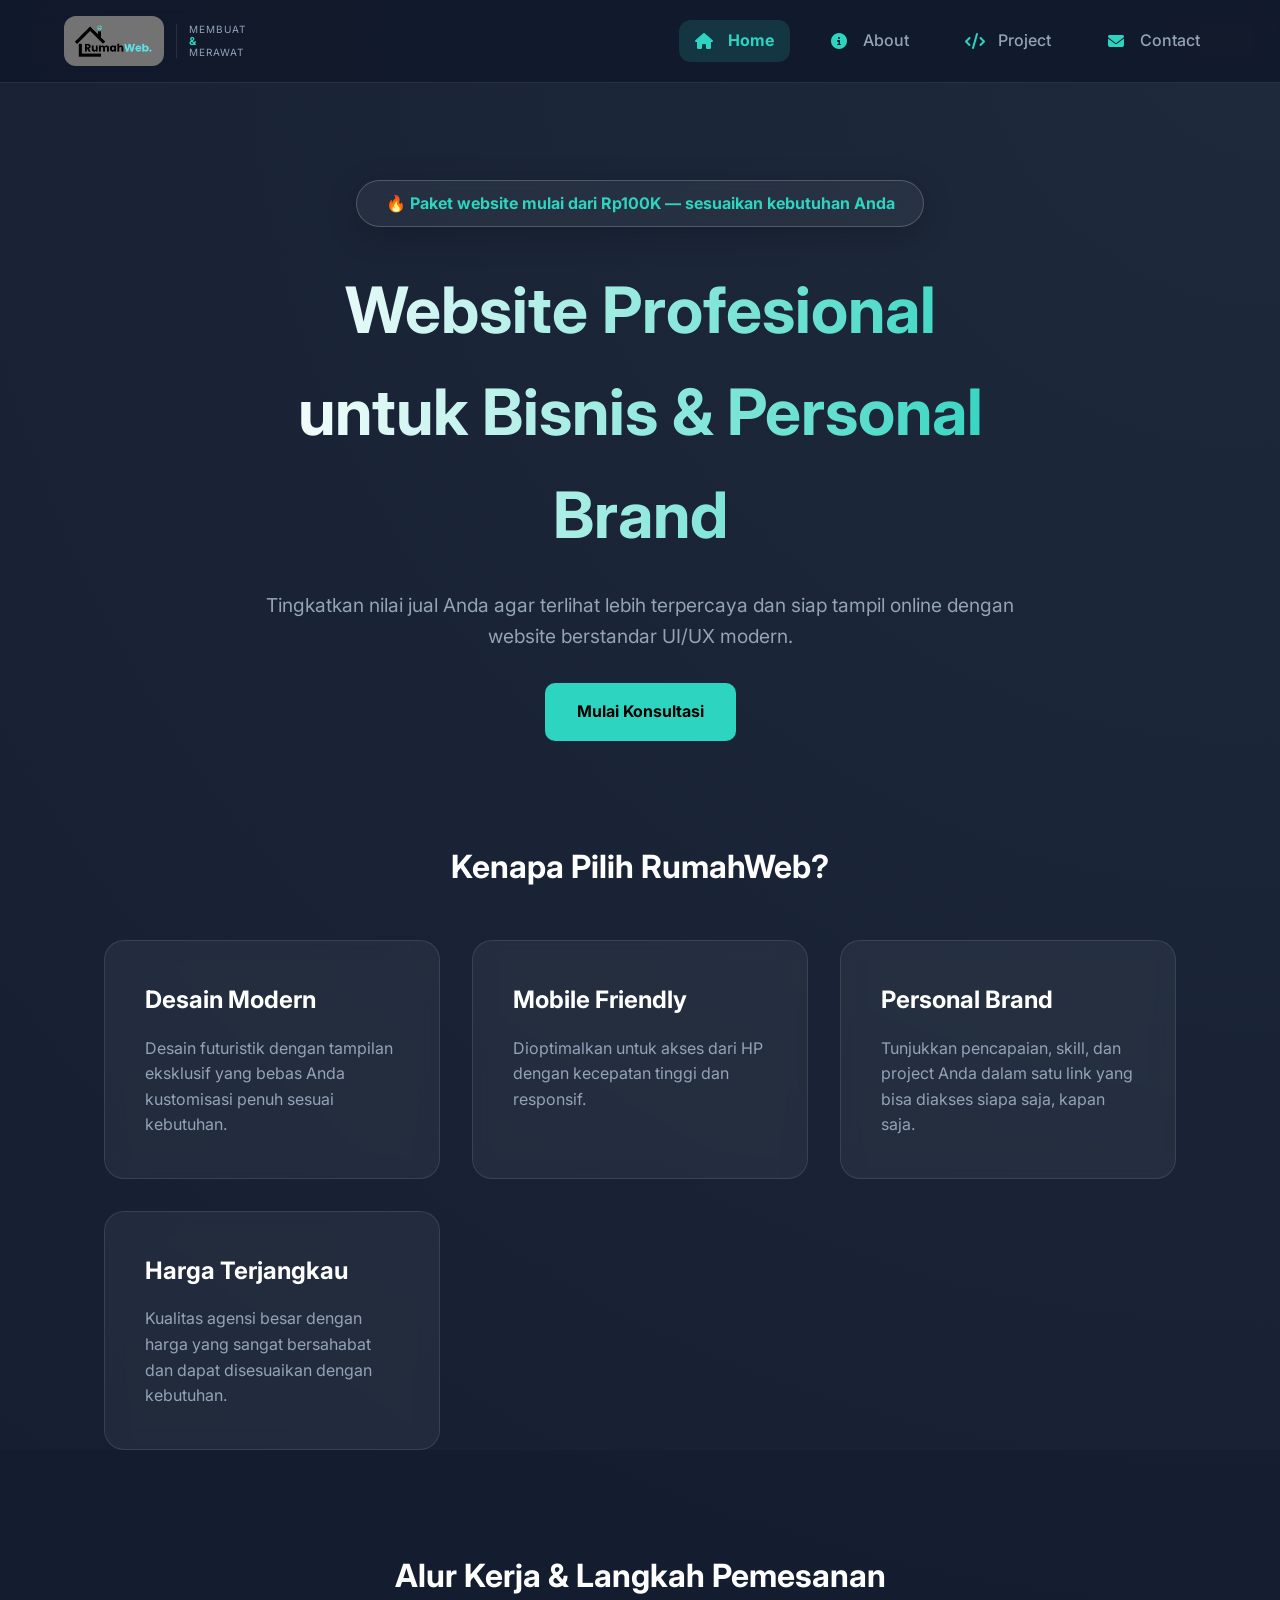
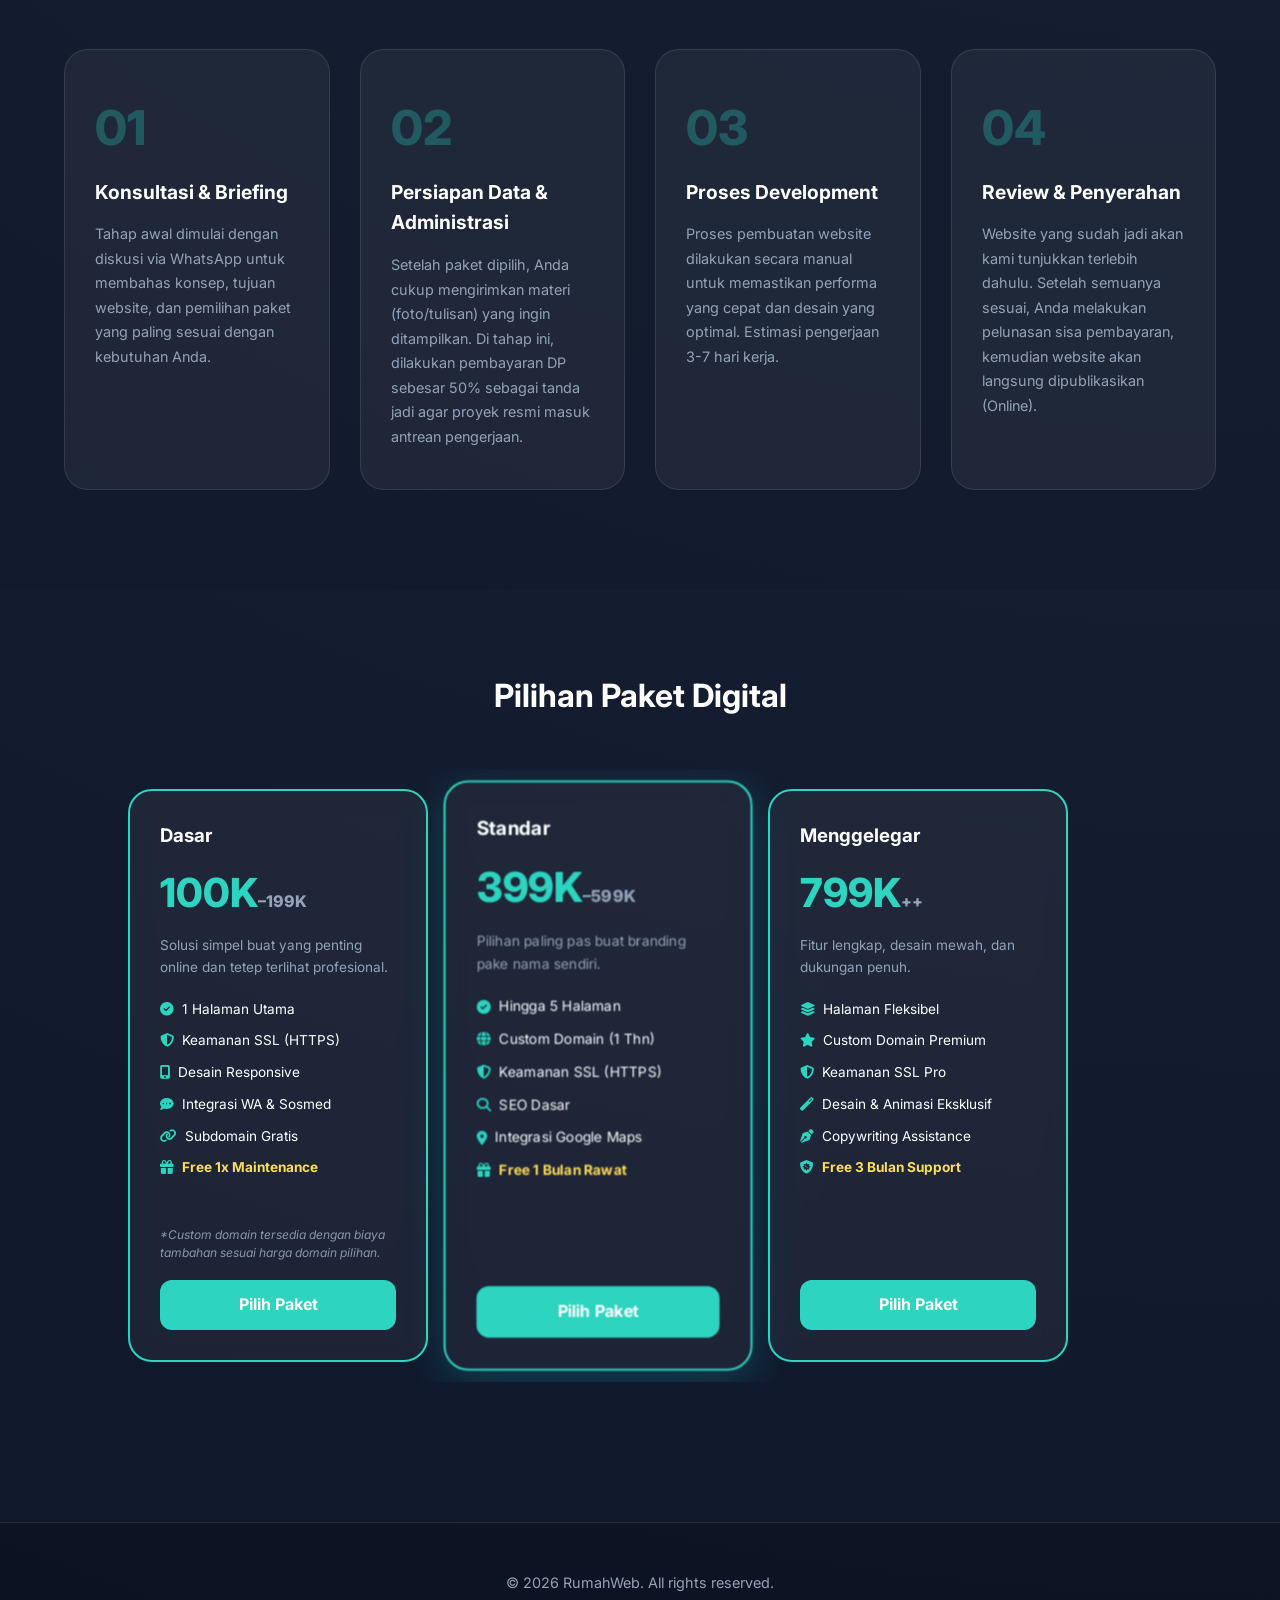
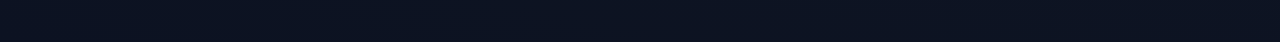
==== index.html @ 7a8edd8f "Update index.html" ====
<!DOCTYPE html>
<html lang="id">
<head>
    <meta charset="UTF-8">
    <meta name="viewport" content="width=device-width, initial-scale=1.0">
    <title>RumahWeb | Jasa Pembuatan Website</title>
    <link rel="stylesheet" href="https://cdnjs.cloudflare.com/ajax/libs/font-awesome/6.5.1/css/all.min.css">
    <link rel="stylesheet" href="style.css">
    <link href="https://unpkg.com/aos@2.3.1/dist/aos.css" rel="stylesheet">
</head>
<body>

<nav class="navbar">
    <div class="brand-container" style="display: flex; align-items: center; gap: 12px;">
        <img src="LOGORW.png" alt="Logo" class="logo"> <div class="tagline">
            <span>Membuat</span>
            <span class="ampersand">&</span>
            <span>Merawat</span>
        </div>
    </div>

        <div class="nav-links">
            <a href="index.html" class="active"><i class="fas fa-home"></i> Home</a>
            <a href="tentang.html"><i class="fas fa-info-circle"></i> About</a>
            <a href="project.html"><i class="fas fa-code"></i> Project</a>
            <a href="contact.html"><i class="fas fa-envelope"></i> Contact</a>
        </div>
        <div class="hamburger" id="hamburger"><span></span><span></span><span></span></div>
    </nav>

<div class="nav-menu-mobile" id="nav-menu-mobile">
        <a href="index.html" class="active"><i class="fas fa-home"></i> Home</a>
        <a href="tentang.html"><i class="fas fa-info-circle"></i> About</a>
        <a href="project.html"><i class="fas fa-code"></i> Project</a>
        <a href="contact.html"><i class="fas fa-envelope"></i> Contact</a>
    </div>

    <header class="hero" data-aos="fade-up">
        <span class="price-tag">🔥 Paket website mulai dari Rp100K — sesuaikan kebutuhan Anda</span>
        <h1>Website Profesional untuk Bisnis & Personal Brand</h1>
        <p>Tingkatkan nilai jual Anda agar terlihat lebih terpercaya dan siap tampil online dengan website berstandar UI/UX modern.</p>
        <a href="contact.html" class="btn">Mulai Konsultasi</a>
    </header>

    <section class="section">
        <h2 class="section-title" data-aos="fade-up">Kenapa Pilih RumahWeb?</h2>
        <div class="container">
            <div class="card" data-aos="fade-up" data-aos-delay="100">
                <h3>Desain Modern</h3>
                <p>Desain futuristik dengan tampilan eksklusif yang bebas Anda kustomisasi penuh sesuai kebutuhan.</p>
            </div>
            <div class="card" data-aos="fade-up" data-aos-delay="200">
                <h3>Mobile Friendly</h3>
                <p>Dioptimalkan untuk akses dari HP dengan kecepatan tinggi dan responsif.</p>
            </div>
            <div class="card" data-aos="fade-up" data-aos-delay="300">
                <h3>Personal Brand</h3>
                <p>Tunjukkan pencapaian, skill, dan project Anda dalam satu link yang bisa diakses siapa saja, kapan saja.</p>
            </div>
            <div class="card" data-aos="fade-up" data-aos-delay="400">
                <h3>Harga Terjangkau</h3>
                <p>Kualitas agensi besar dengan harga yang sangat bersahabat dan dapat disesuaikan dengan kebutuhan.</p>
            </div>
        </div>

<section class="process-section">
    <h2 class="section-title">Alur Kerja & Langkah Pemesanan</h2>
    <div class="process-container">
        <div class="process-card">
            <div class="step-num">01</div>
            <h3>Konsultasi & Briefing</h3>
            <p>Tahap awal dimulai dengan diskusi via WhatsApp untuk membahas konsep, tujuan website, dan pemilihan paket yang paling sesuai dengan kebutuhan Anda.</p>
        </div>
        <div class="process-card">
            <div class="step-num">02</div>
            <h3>Persiapan Data & Administrasi</h3>
            <p>Setelah paket dipilih, Anda cukup mengirimkan materi (foto/tulisan) yang ingin ditampilkan. Di tahap ini, dilakukan pembayaran DP sebesar 50% sebagai tanda jadi agar proyek resmi masuk antrean pengerjaan.</p>
        </div>
        <div class="process-card">
            <div class="step-num">03</div>
            <h3>Proses Development</h3>
            <p>Proses pembuatan website dilakukan secara manual untuk memastikan performa yang cepat dan desain yang optimal. Estimasi pengerjaan 3-7 hari kerja.</p>
        </div>
        <div class="process-card">
            <div class="step-num">04</div>
            <h3>Review & Penyerahan</h3>
            <p>Website yang sudah jadi akan kami tunjukkan terlebih dahulu. Setelah semuanya sesuai, Anda melakukan pelunasan sisa pembayaran, kemudian website akan langsung dipublikasikan (Online).</p>
        </div>
    </div>
</section>


    </section>
        <section class="section pricing-section">
        <h2 class="section-title" data-aos="fade-up">Pilihan Paket Digital</h2>
        <div class="pricing-wrapper" data-aos="fade-up">
            <div class="pricing-card">
                <div class="card-header">
                    <h3>Dasar</h3>
                    <div class="price">100K<span>–199K<span></div>
                </div>
                <p class="card-desc">Solusi simpel buat yang penting online dan tetep terlihat profesional.</p>
                <ul class="features">
                    <li><i class="fas fa-check-circle"></i> 1 Halaman Utama</li>
                    <li><i class="fas fa-shield-alt"></i> Keamanan SSL (HTTPS)</li>
                    <li><i class="fas fa-mobile-alt"></i> Desain Responsive</li>
                    <li><i class="fas fa-comment-dots"></i> Integrasi WA & Sosmed</li>
                    <li><i class="fas fa-link"></i> Subdomain Gratis</li>
                    <li class="bonus"><i class="fas fa-gift"></i> Free 1x Maintenance</li>
                </ul>

               <p class="note-domain">
                 *Custom domain tersedia dengan biaya tambahan sesuai harga domain pilihan.
               </p>
                        
                  <a href="order.html?paket=Dasar" class="btn-select">Pilih Paket</a>
            </div>

            <div class="pricing-card featured">
                <div class="card-header">
                    <h3>Standar</h3>
                    <div class="price">399K<span>–599K</span></div>
                </div>
                <p class="card-desc">Pilihan paling pas buat branding pake nama sendiri.</p>
                <ul class="features">
                    <li><i class="fas fa-check-circle"></i> Hingga 5 Halaman</li>
                    <li><i class="fas fa-globe"></i> Custom Domain (1 Thn)</li>
                    <li><i class="fas fa-shield-alt"></i> Keamanan SSL (HTTPS)</li>
                    <li><i class="fas fa-search"></i> SEO Dasar</li>
                    <li><i class="fas fa-map-marker-alt"></i> Integrasi Google Maps</li>
                    <li class="bonus"><i class="fas fa-gift"></i> Free 1 Bulan Rawat</li>
                </ul>
                 <a href="order.html?paket=Standar" class="btn-select">Pilih Paket</a>
            </div>

            <div class="pricing-card">
                <div class="card-header">
                    <h3>Menggelegar</h3>
                    <div class="price">799K<span>++</span></div>
                </div>
                <p class="card-desc">Fitur lengkap, desain mewah, dan dukungan penuh.</p>
                <ul class="features">
                    <li><i class="fas fa-layer-group"></i> Halaman Fleksibel</li>
                    <li><i class="fas fa-star"></i> Custom Domain Premium</li>
                    <li><i class="fas fa-shield-alt"></i> Keamanan SSL Pro</li>
                    <li><i class="fas fa-magic"></i> Desain & Animasi Eksklusif</li>
                    <li><i class="fas fa-pen-nib"></i> Copywriting Assistance</li>
                    <li class="bonus"><i class="fas fa-shield-virus"></i> Free 3 Bulan Support</li>
                </ul>
                  <a href="order.html?paket=Menggelegar" class="btn-select">Pilih Paket</a>
            </div>
        </div>
    </section> <footer>
        <p>© 2026 RumahWeb. All rights reserved.</p>
    </footer>

<script src="https://unpkg.com/aos@2.3.1/dist/aos.js"></script>
<script>
    // 1. Inisialisasi Animasi Scroll (AOS)
    AOS.init({
        duration: 800,
        once: true
    });

    // 2. Logika Navigasi (Hamburger ke X dan Menu Dropdown)
    const hamburger = document.getElementById('hamburger');
    const navMenu = document.getElementById('nav-menu-mobile');

    if (hamburger && navMenu) {
        hamburger.addEventListener('click', function() {
            // Toggle animasi Hamburger jadi X
            this.classList.toggle('toggle');
            // Munculkan menu mobile
            navMenu.classList.toggle('active');
        });
    }

    // 3. Nutup menu otomatis kalau klik di luar area menu
    document.addEventListener('click', (e) => {
        if (hamburger && navMenu) {
            if (!hamburger.contains(e.target) && !navMenu.contains(e.target)) {
                hamburger.classList.remove('toggle');
                navMenu.classList.remove('active');
            }
        }
    });

    // 4. Nutup menu kalau salah satu link diklik
    const mLinks = document.querySelectorAll('.nav-menu-mobile a');
    mLinks.forEach(link => {
        link.addEventListener('click', () => {
            hamburger.classList.remove('toggle');
            navMenu.classList.remove('active');
        });
    });
</script>


</body>
</html>
---- style.css ----
/* GLOBAL STYLES */
@import url('https://fonts.googleapis.com/css2?family=Inter:wght@300;400;600;700&display=swap');

:root {
    --primary: #2dd4bf;
    --primary-dark: #14b8a6;
    --bg-dark: #0f172a;
    --bg-card: rgba(255, 255, 255, 0.05);
    --border-glass: rgba(255, 255, 255, 0.1);
    --text-main: #ffffff;
    --text-muted: #94a3b8;
}

* {
    margin: 0;
    padding: 0;
    box-sizing: border-box;
    font-family: 'Inter', sans-serif;
}

body {
    background: radial-gradient(circle at top right, #1e293b, #0f172a);
    color: var(--text-main);
    line-height: 1.6;
    overflow-x: hidden;
    min-height: 100vh;
}

/* NAVBAR SYSTEM */
.navbar {
    position: fixed;
    top: 0;
    width: 100%;
    z-index: 1000;
    isolation: isolate;

    padding: 1rem 5%;
    display: flex;
    justify-content: space-between;
    align-items: center;
    background: rgba(15, 23, 42, 0.8);                              backdrop-filter: blur(12px);
    border-bottom: 1px solid var(--border-glass);
}

.logo {
    height: 50px;
    width: 100px;
    object-fit: cover;                                              border-radius: 12px;
}

/* --- BRANDING UPGRADE --- */
.brand-container {
    display: flex;
    align-items: center;
    gap: 12px;
}

.tagline {                                                          display: flex;
    flex-direction: column;
    line-height: 1.1;
    font-size: 10px;
    text-transform: uppercase;
    letter-spacing: 1px;
    color: var(--text-muted);
    border-left: 1px solid var(--border-glass);
    padding-left: 12px;
}
.tagline span {
    font-weight: 400;
}

.tagline .ampersand {
    color: var(--primary);
    font-weight: 700;
    font-size: 11px;
}


@media (max-width: 768px) {
    .tagline {
        display: flex;
    }                                                           }


.nav-links {
    display: flex;
    gap: 1.5rem;
    align-items: center;
}
.nav-links a {
    color: var(--text-muted);
    text-decoration: none;
    font-weight: 500;
    transition: 0.3s;
    display: inline-flex;
    align-items: center;                                            padding: 8px 16px;
    border-radius: 12px;
}

/* NAVIGATION ICON STYLES */
.nav-links a i, .sidebar a i {
    margin-right: 15px;
    color: var(--primary);
    transition: 0.5s;
    width: 18px;
    text-align: center;
}

/* ACTIVE STATE (Penanda Halaman Aktif) */
.nav-links a.active, .sidebar a.active {
    background: rgba(45, 212, 191, 0.15) !important;
    color: var(--primary) !important;
    font-weight: 700;
}

.nav-links a.active i, .sidebar a.active i {                        color: var(--primary) !important;
}

/* HOVER EFFECTS */
.nav-links a:hover, .sidebar a:hover {
    color: #fff;
    background: rgba(255, 255, 255, 0.05);
}

.nav-links a:hover i, .sidebar a:hover i {
    transform: scale(1.2);
    color: #fff;
}

/* --- NAVIGATION UPGRADE (FLOATING MENU) --- */

/* 1. Hamburger & Animasi Jadi X */
.hamburger {
    display: none;
    cursor: pointer;
    flex-direction: column;
    gap: 5px;

    position: relative;
    z-index: 10001;
}

.hamburger span {
    width: 25px;
    height: 3px;
    background: var(--primary); /* Biar warnanya tosca konsisten */
    transition: 0.3s ease;
}

/* Animasi X saat diklik */
.hamburger.toggle span:nth-child(1) {
    transform: rotate(45deg) translate(5px, 6px);
}
.hamburger.toggle span:nth-child(2) {
    opacity: 0;
}
.hamburger.toggle span:nth-child(3) {
    transform: rotate(-45deg) translate(5px, -7px);
}

/* 2. Menu Melayang */
.nav-menu-mobile {
    position: fixed;
    top: 80px;
    right: 20px;
    width: 220px;

    background: var(--bg-card);
    backdrop-filter: blur(15px);
    border: 1px solid var(--border-glass);
    border-radius: 20px;

    z-index: 10000;

    display: flex;
    flex-direction: column;
    padding: 15px;
    gap: 8px;

    opacity: 0;
    visibility: hidden;
    pointer-events: none;

    transform: translateY(-10px);
    transition: all 0.3s ease;
}

.nav-menu-mobile.active {
    opacity: 1;
    visibility: visible;
    pointer-events: auto;

    transform: translateY(0);
}

/* 3. Link di Dalam Menu (Rata Kiri) */
.nav-menu-mobile a {
    font-size: 1rem;
    color: white;
    text-decoration: none;
    font-weight: 500;
    display: flex;
    align-items: center;
    gap: 12px; 
    padding: 12px 15px;
    border-radius: 12px;
    text-align: left; 
    transition: 0.2s;
}

.nav-menu-mobile a i {
    width: 20px;    
    color: var(--primary);
}

.nav-menu-mobile a:hover {
    background: rgba(0, 242, 254, 0.1);
    transform: translateX(5px);
}

/* Penanda Halaman Aktif (MOBILE) */
.nav-menu-mobile a.active {
    background: rgba(45, 212, 191, 0.15) !important;
    color: var(--primary) !important;
    font-weight: 700;
}

.nav-menu-mobile a.active i {
    color: var(--primary) !important;
}

/* HERO SECTION */
.hero {
    padding: 180px 5% 100px;
    text-align: center;
    max-width: 900px;
    margin: 0 auto;
}

h1 {
    font-size: clamp(2.5rem, 8vw, 4rem);
    font-weight: 700;
    margin-bottom: 1.5rem;                                          background: linear-gradient(to right, #fff, var(--primary));
    -webkit-background-clip: text;
    -webkit-text-fill-color: transparent;
}

.hero p {
    color: var(--text-muted);
    font-size: 1.2rem;
    margin-bottom: 2rem;
}


.price-tag {
    display: inline-block;
    padding: 0.6rem 1.8rem;
    background: rgba(255, 255, 255, 0.05);
    backdrop-filter: blur(10px);
    border: 1px solid rgba(255, 255, 255, 0.2);

    color: var(--primary);
    border-radius: 50px;
    font-weight: 700;
    margin-bottom: 2rem;

    box-shadow: 0 8px 32px rgba(0, 0, 0, 0.2);
    transition: 0.3s;
    cursor: default;
}

.price-tag:hover {
    border-color: var(--primary);
    background: rgba(45, 212, 191, 0.1);
    transform: translateY(-2px);
}

/* CARDS & GLASSMORPHISM */
.section-title {
    text-align: center;
    font-size: 2rem;
    margin-bottom: 3rem;
}

.container {
    display: grid;
    grid-template-columns: repeat(auto-fit, minmax(300px, 1fr));
    gap: 2rem;
    padding: 0 5%;
    max-width: 1200px;
    margin: 0 auto;
}

.card {
    background: var(--bg-card);
    backdrop-filter: blur(10px);
    border: 1px solid var(--border-glass);
    padding: 2.5rem;
    border-radius: 20px;
    transition: 0.3s;
    position: relative;
    overflow: hidden;
}

.card:hover {
    transform: translateY(-10px);
    border-color: var(--primary);
    box-shadow: 0 10px 30px rgba(45, 212, 191, 0.1);
}

.card img {
    width: 100%;
    height: 200px;
    object-fit: cover;
    border-radius: 12px;
    margin-bottom: 1.5rem;
}

.card h3 {
    font-size: 1.5rem;
    margin-bottom: 1rem;
}

.card p {
    color: var(--text-muted);
}

/* BUTTONS */
.btn {
    display: inline-block;
    padding: 1rem 2rem;
    background: var(--primary);
    color: #000;
    text-decoration: none;
    font-weight: 700;
    border-radius: 10px;
    transition: 0.3s;
}

.btn:hover {
    background: var(--primary-dark);
    box-shadow: 0 0 20px rgba(45, 212, 191, 0.4);
}

/* FOOTER */
footer {
    margin-top: 100px;
    padding: 3rem 5%;
    text-align: center;
    border-top: 1px solid var(--border-glass);
    background: rgba(0,0,0,0.2);
}

footer p {
    color: var(--text-muted);
    font-size: 0.9rem;
}

/* RESPONSIVE BREAKPOINTS */
@media (max-width: 768px) {
    .nav-links { display: none; }
    .hamburger { display: flex; }
    .hero { padding-top: 150px; }
}

/* --- PRICING SECTION --- */
.pricing-section {
    padding: 80px 0;
    padding-bottom: 40px;
}

.pricing-wrapper {
    display: flex;
    gap: 20px;
    padding: 20px 10%;
    overflow-x: auto;
    scroll-snap-type: x mandatory;
    scrollbar-width: none;
    -webkit-overflow-scrolling: touch;
}

.pricing-wrapper::-webkit-scrollbar {
    display: none;
}

.pricing-card {
    flex: 0 0 300px;
    scroll-snap-align: center;
    background: var(--bg-card);
    backdrop-filter: blur(12px);

    border: 2px solid var(--primary);

    border-radius: 24px;
    padding: 30px;
    display: flex;
    flex-direction: column;
    transition: 0.3s;
}

.pricing-card.featured {

    box-shadow: 0 10px 40px rgba(0, 242, 254, 0.2);
    transform: scale(1.03);
}

.price {
    font-size: 2.5rem;
    font-weight: 800;
    color: var(--primary);
    margin: 10px 0;
}

.price span {
    font-size: 1rem;
    color: var(--text-muted);
}

.card-desc {
    font-size: 0.85rem;
    margin-bottom: 20px;
    color: var(--text-muted);
    min-height: 40px;
}

.features {
    list-style: none;
    padding: 0;
    margin-bottom: 25px;
    flex-grow: 1;
}

.features li {
    font-size: 0.85rem;
    margin-bottom: 10px;
    display: flex;
    align-items: center;
    gap: 8px;
}

.features i {
    color: var(--primary);
}

.features li.bonus {
    color: #ffdd59;
    font-weight: bold;
}

.btn-select {
    text-align: center;
    padding: 12px;
    background: var(--primary);
    color: white;
    text-decoration: none;
    border-radius: 12px;
    font-weight: bold;
    transition: 0.3s;
}

.btn-select:hover {
    background: white;
    color: var(--primary);
}

.note-domain {
  font-size: 12px;
  color: #94a3b8;
  margin: 12px 0 18px;
  line-height: 1.5;
  font-style: italic;
  text-align: left;
  opacity: 0.9;
}

/* Responsif HP */
@media (max-width: 768px) {
    .pricing-wrapper {
        padding: 20px 20px;
    }
    .pricing-card {
        flex: 0 0 85%;
        transform: none !important;
    }
}

/* --- PROCESS SECTION UPGRADE --- */
.process-section {
    padding: 100px 5%;
    background: rgba(15, 23, 42, 0.3); /* Sedikit kontras dari bg utama */
}

.process-container {
    display: grid;
    grid-template-columns: repeat(auto-fit, minmax(250px, 1fr));
    gap: 30px;
    max-width: 1200px;
    margin: 0 auto;
}

.process-card {
    background: var(--bg-card);
    border: 1px solid var(--border-glass);
    padding: 40px 30px;
    border-radius: 24px;
    position: relative;
    transition: 0.4s cubic-bezier(0.175, 0.885, 0.32, 1.275);
}

.process-card:hover {
    transform: translateY(-10px);
    border-color: var(--primary);
    box-shadow: 0 15px 40px rgba(45, 212, 191, 0.1);
}

.step-num {
    background: linear-gradient(135deg, var(--primary), var(--primary-dark));
    -webkit-background-clip: text;
    -webkit-text-fill-color: transparent;
    font-size: 3rem;
    font-weight: 800;
    opacity: 0.3;
    margin-bottom: 10px;
    display: block;
}

.process-card h3 {
    font-size: 1.2rem;
    margin-bottom: 15px;
    color: #fff;
}

.process-card p {
    font-size: 0.9rem;
    color: var(--text-muted);
    line-height: 1.7;
}

/* Responsif buat Mobile */
@media (max-width: 768px) {
    .process-section { padding: 60px 5%; }
    .process-card { padding: 30px 25px; }
}
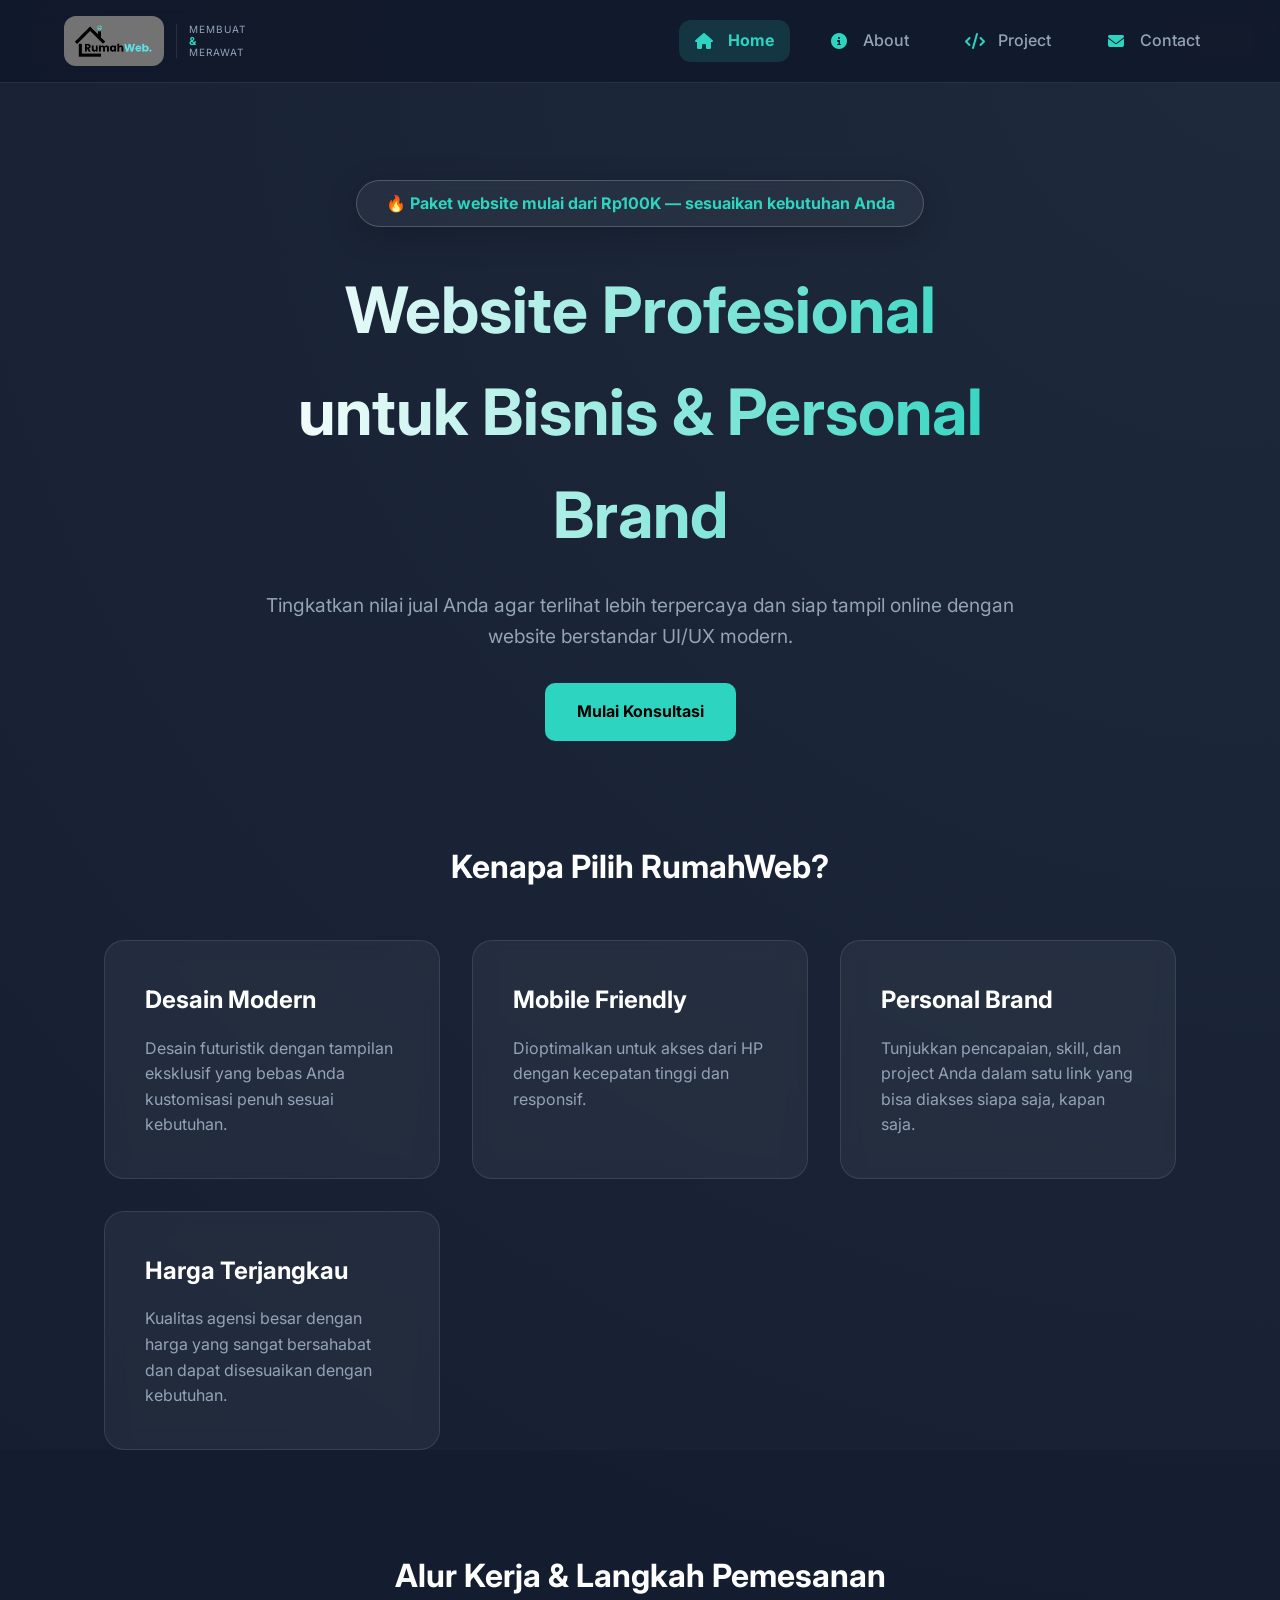
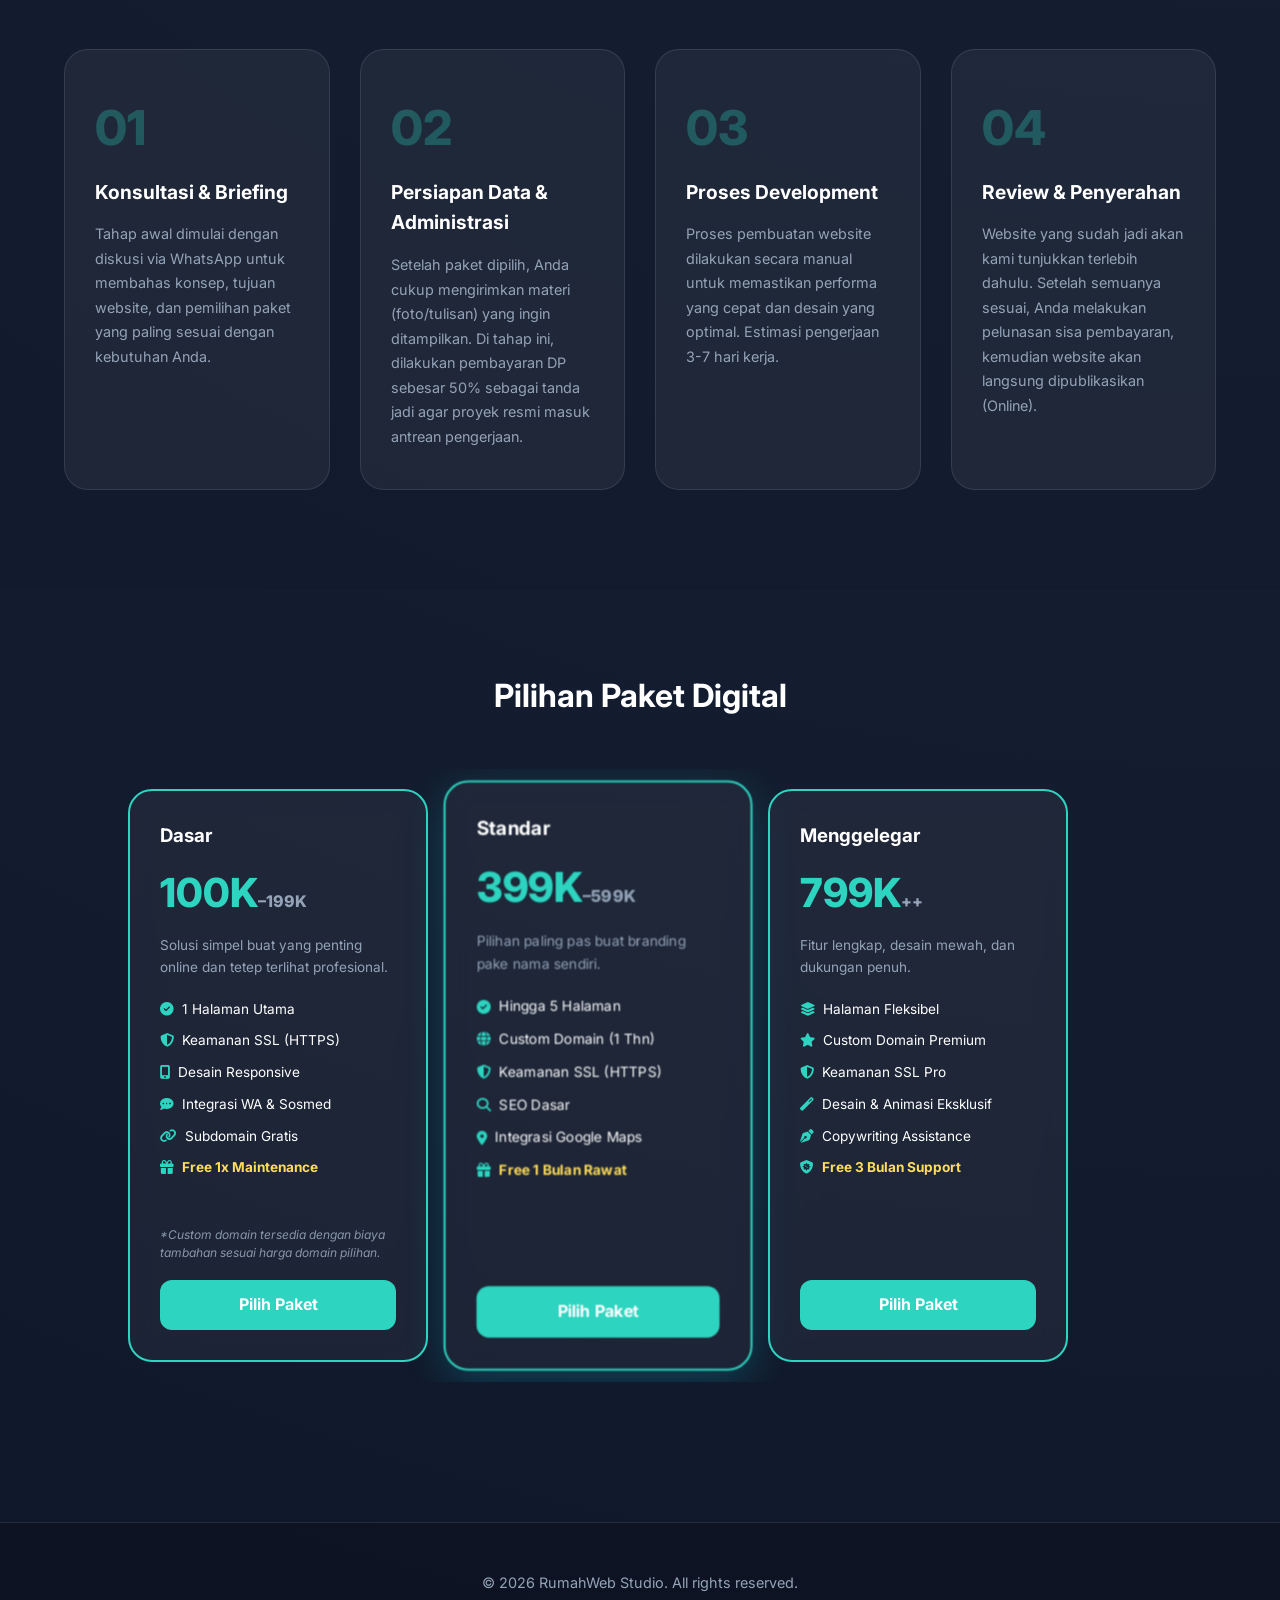
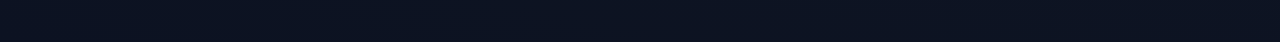
==== commit becb678e: "Update index.html" ====
--- a/index.html
+++ b/index.html
@@ -7,6 +7,12 @@
     <link rel="stylesheet" href="https://cdnjs.cloudflare.com/ajax/libs/font-awesome/6.5.1/css/all.min.css">
     <link rel="stylesheet" href="style.css">
     <link href="https://unpkg.com/aos@2.3.1/dist/aos.css" rel="stylesheet">
+
+    <link rel="apple-touch-icon" sizes="180x180" href="/apple-touch-icon.png">
+    <link rel="icon" type="image/png" sizes="32x32" href="/favicon-32x32.png">
+    <link rel="icon" type="image/png" sizes="16x16" href="/favicon-16x16.png">
+    <link rel="manifest" href="/site.webmanifest">
+    
 </head>
 <body>
 
@@ -151,7 +157,7 @@
             </div>
         </div>
     </section> <footer>
-        <p>© 2026 RumahWeb. All rights reserved.</p>
+        <p>© 2026 RumahWeb Studio. All rights reserved.</p>
     </footer>
 
 <script src="https://unpkg.com/aos@2.3.1/dist/aos.js"></script>
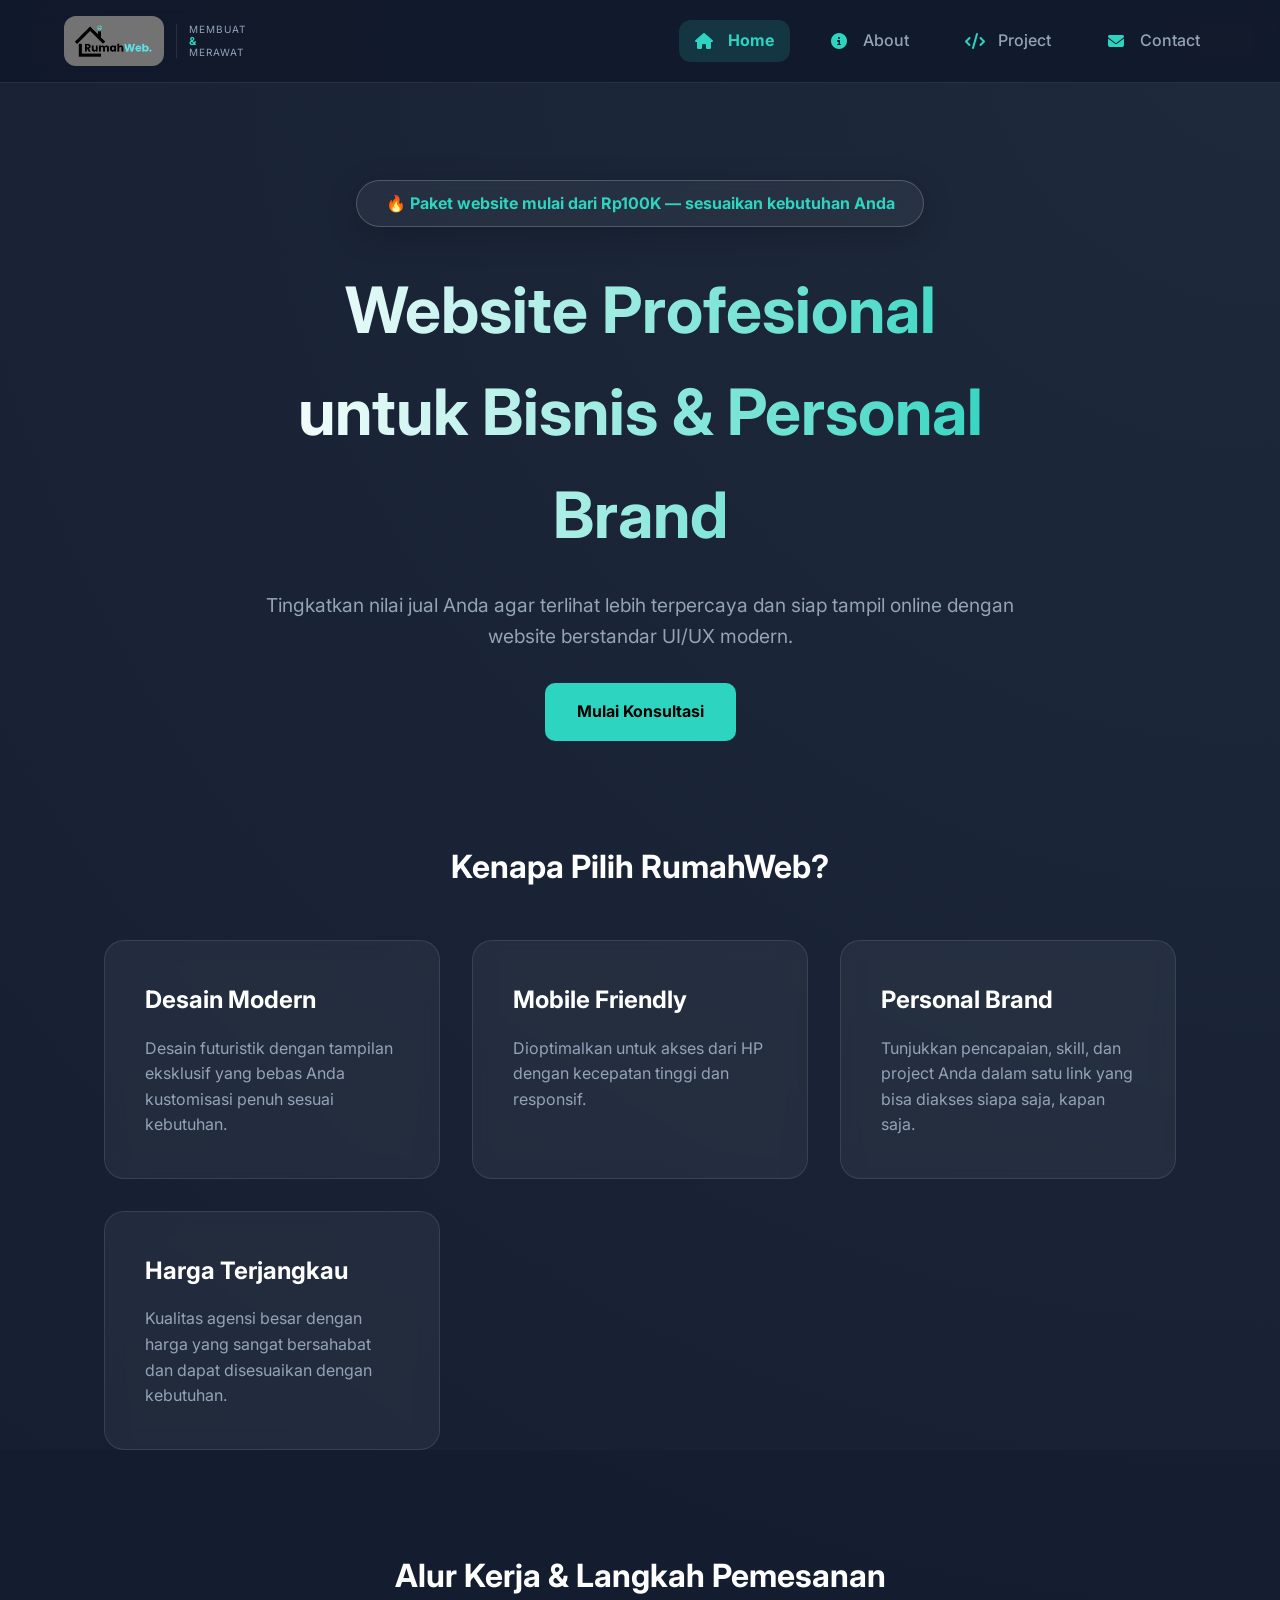
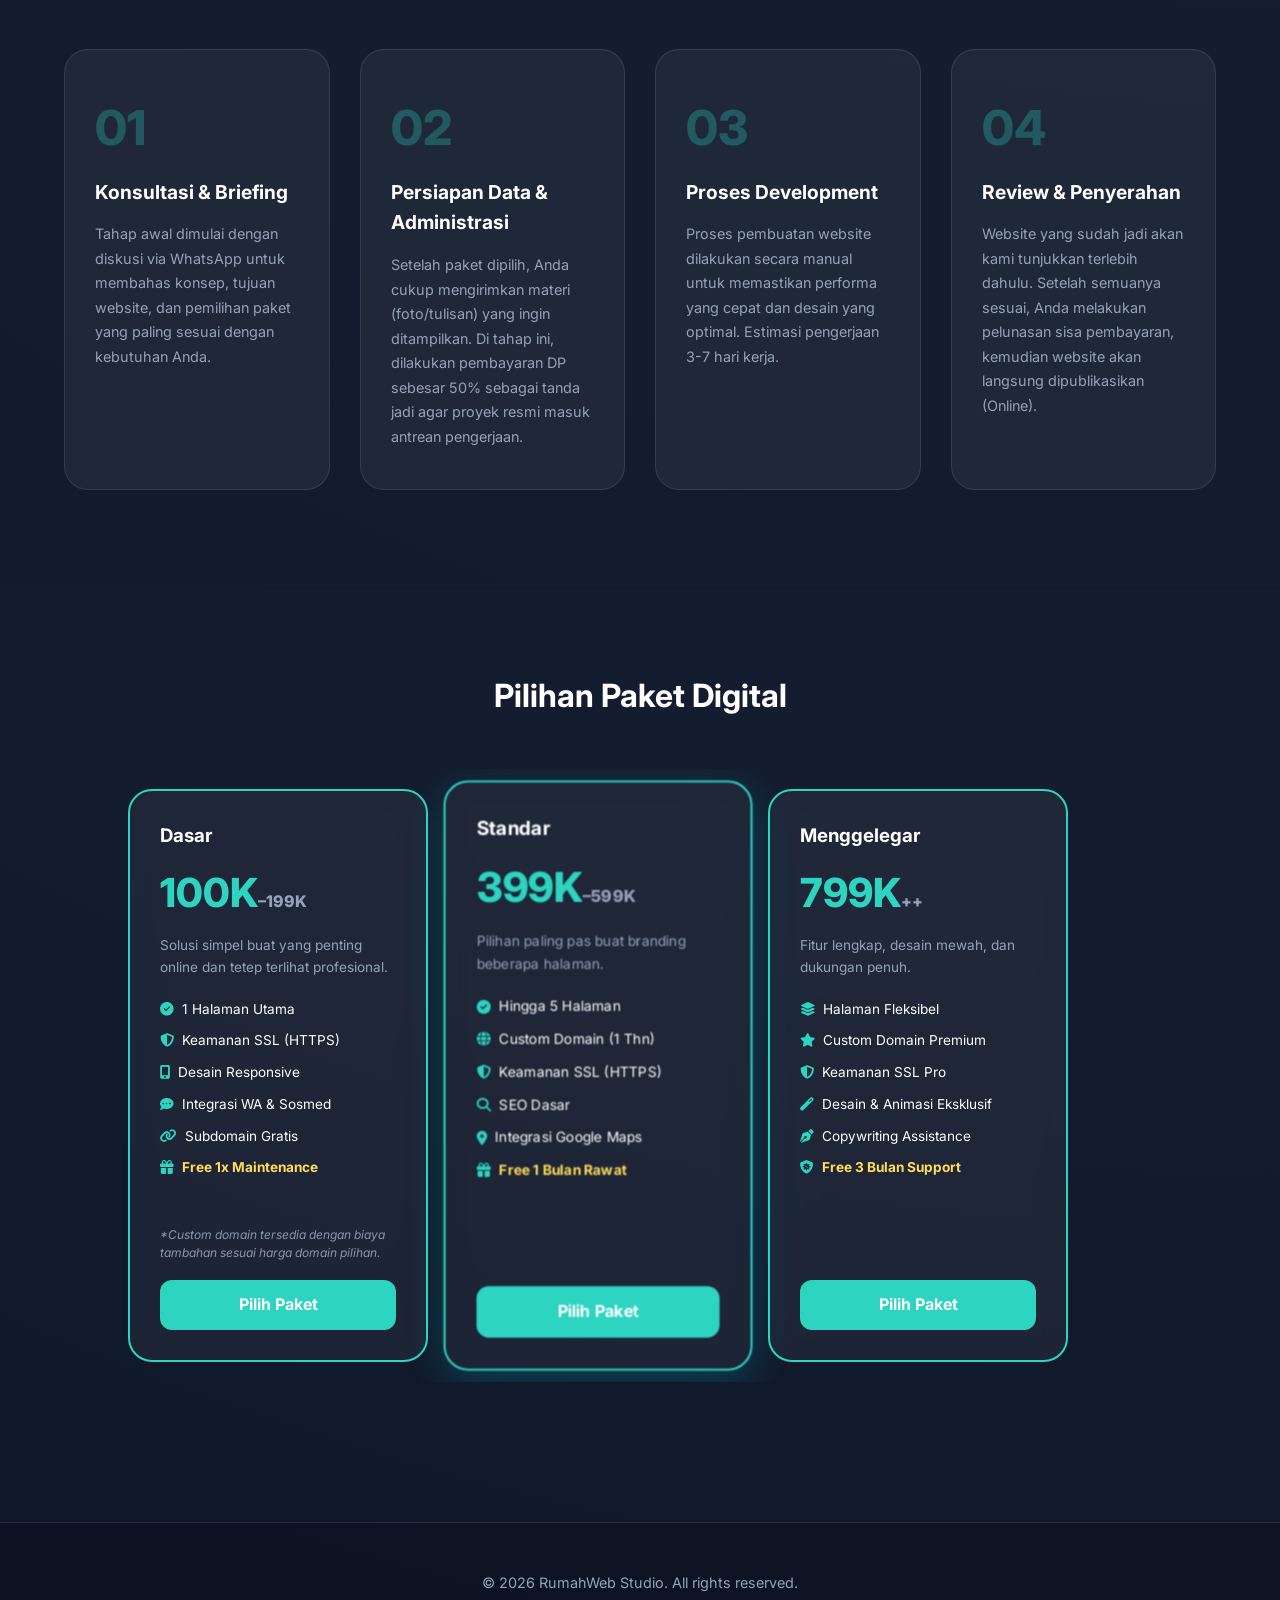
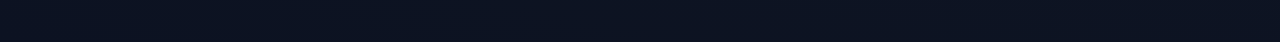
==== commit 8c813c88: "Update index.html" ====
--- a/index.html
+++ b/index.html
@@ -4,6 +4,8 @@
     <meta charset="UTF-8">
     <meta name="viewport" content="width=device-width, initial-scale=1.0">
     <title>RumahWeb | Jasa Pembuatan Website</title>
+    <meta name="description" content="RumahWeb Studio menyediakan jasa pembuatan website modern, profesional, cepat, dan terjangkau untuk UMKM, bisnis, personal branding, portofolio, dan kebutuhan website lainnya.">
+    
     <link rel="stylesheet" href="https://cdnjs.cloudflare.com/ajax/libs/font-awesome/6.5.1/css/all.min.css">
     <link rel="stylesheet" href="style.css">
     <link href="https://unpkg.com/aos@2.3.1/dist/aos.css" rel="stylesheet">
@@ -127,7 +129,7 @@
                     <h3>Standar</h3>
                     <div class="price">399K<span>–599K</span></div>
                 </div>
-                <p class="card-desc">Pilihan paling pas buat branding pake nama sendiri.</p>
+                <p class="card-desc">Pilihan paling pas buat branding beberapa halaman.</p>
                 <ul class="features">
                     <li><i class="fas fa-check-circle"></i> Hingga 5 Halaman</li>
                     <li><i class="fas fa-globe"></i> Custom Domain (1 Thn)</li>
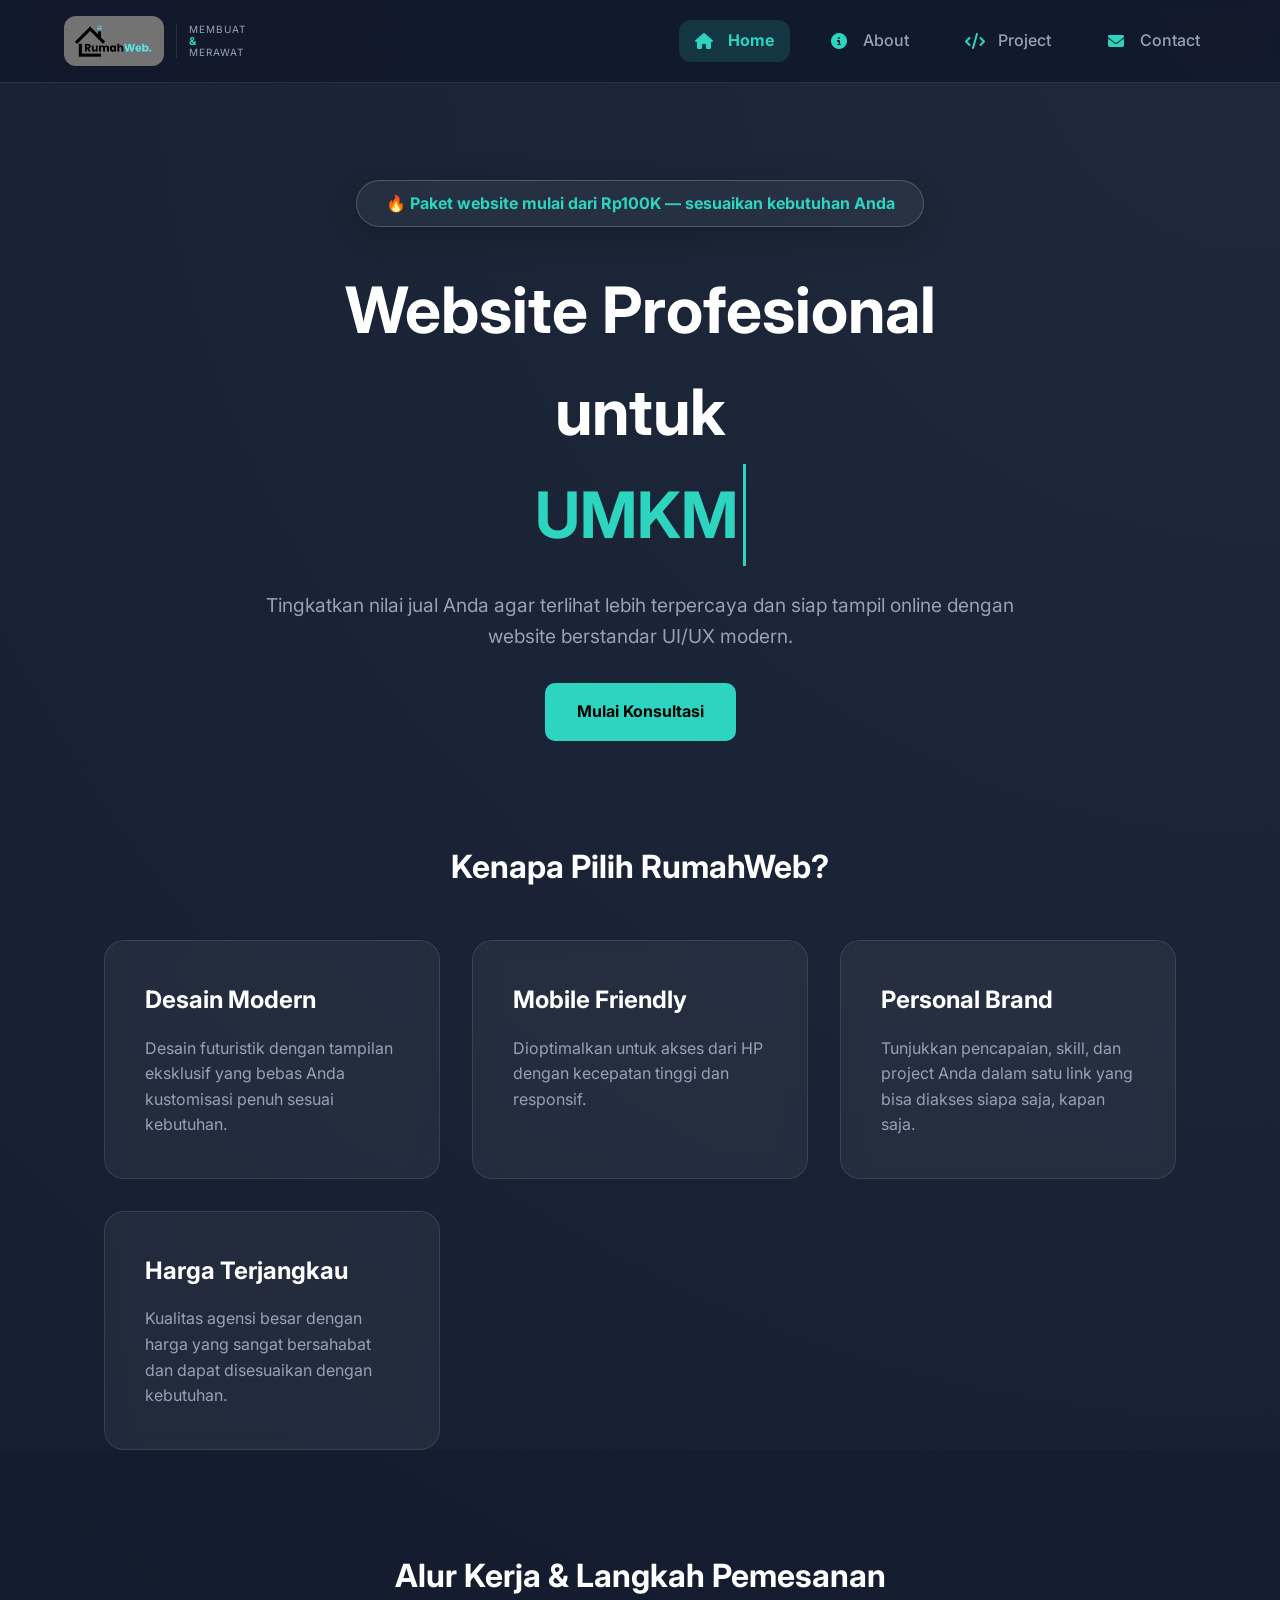
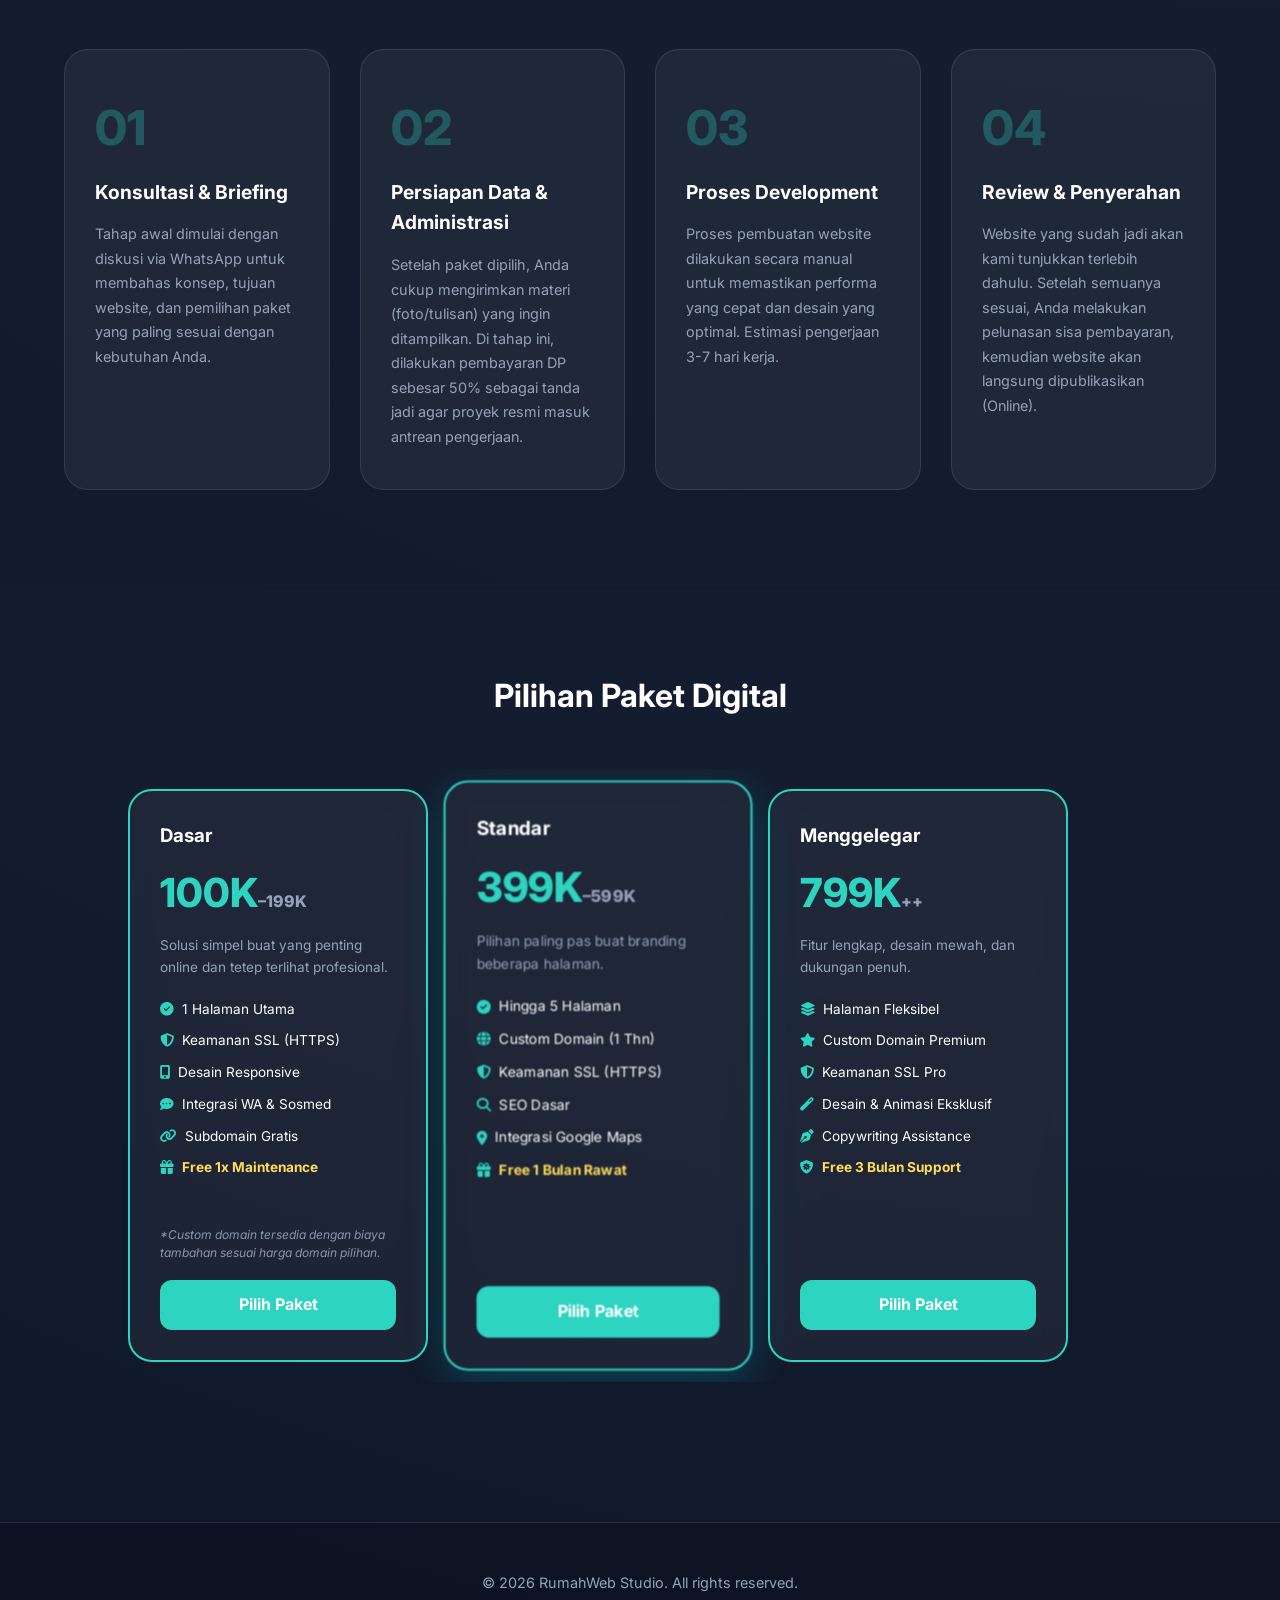
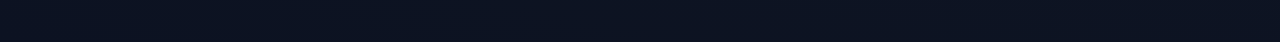
==== commit e9afa2e5: "Update index.html" ====
--- a/index.html
+++ b/index.html
@@ -45,7 +45,7 @@
 
     <header class="hero" data-aos="fade-up">
         <span class="price-tag">🔥 Paket website mulai dari Rp100K — sesuaikan kebutuhan Anda</span>
-        <h1>Website Profesional untuk Bisnis & Personal Brand</h1>
+        <h1>Website Profesional untuk <br><span id="text-rotator" class="txt-rotate">UMKM</span></h1>
         <p>Tingkatkan nilai jual Anda agar terlihat lebih terpercaya dan siap tampil online dengan website berstandar UI/UX modern.</p>
         <a href="contact.html" class="btn">Mulai Konsultasi</a>
     </header>
@@ -200,6 +200,46 @@
             hamburger.classList.remove('toggle');
             navMenu.classList.remove('active');
         });
+        // 5. SCRIPT TEXT ROTATOR (TYPING EFFECT)
+    const txtElement = document.getElementById('text-rotator');
+    const words = ['UMKM', 'Bisnis Skala Besar', 'Company Profile', 'Toko Online', 'Portofolio Kreatif'];
+    let count = 0;
+    let txtIdx = 0;
+    let currentWord = '';
+    let wordsTxt = '';
+    let isDeleting = false;
+
+    function typeEffect() {
+        if (count === words.length) { count = 0; }
+        currentWord = words[count];
+
+        if (isDeleting) {
+            wordsTxt = currentWord.substring(0, txtIdx - 1);
+            txtIdx--;
+        } else {
+            wordsTxt = currentWord.substring(0, txtIdx + 1);
+            txtIdx++;
+        }
+
+        txtElement.textContent = wordsTxt;
+
+        let typeSpeed = 100;
+        if (isDeleting) { typeSpeed /= 2; }
+
+        if (!isDeleting && wordsTxt === currentWord) {
+            typeSpeed = 2000;
+            isDeleting = true;
+        } else if (isDeleting && wordsTxt === '') {
+            isDeleting = false;
+            count++;
+            typeSpeed = 400;
+        }
+
+        setTimeout(typeEffect, typeSpeed);
+    }
+
+    document.addEventListener('DOMContentLoaded', typeEffect);
+        
     });
 </script>
 
--- a/style.css
+++ b/style.css
@@ -240,9 +240,10 @@
 h1 {
     font-size: clamp(2.5rem, 8vw, 4rem);
     font-weight: 700;
-    margin-bottom: 1.5rem;                                          background: linear-gradient(to right, #fff, var(--primary));
-    -webkit-background-clip: text;
-    -webkit-text-fill-color: transparent;
+    margin-bottom: 1.5rem;                                     
+    color: #ffffff;
+    background: none;
+    -webkit-text-fill-color: initial;
 }
 
 .hero p {
@@ -541,3 +542,21 @@
     .process-section { padding: 60px 5%; }
     .process-card { padding: 30px 25px; }
 }
+
+/* =========================================
+EFEK NYETIK HERO SECTION
+========================================= */
+#text-rotator {
+    color: var(--primary);
+    -webkit-text-fill-color: var(--primary);
+    border-right: 3px solid var(--primary);
+    padding-right: 5px;
+    animation: blink 0.75s step-end infinite;
+    display: inline-block;
+}
+
+@keyframes blink {
+    from, to { border-color: transparent; }
+    50% { border-color: var(--primary); }
+}
+
